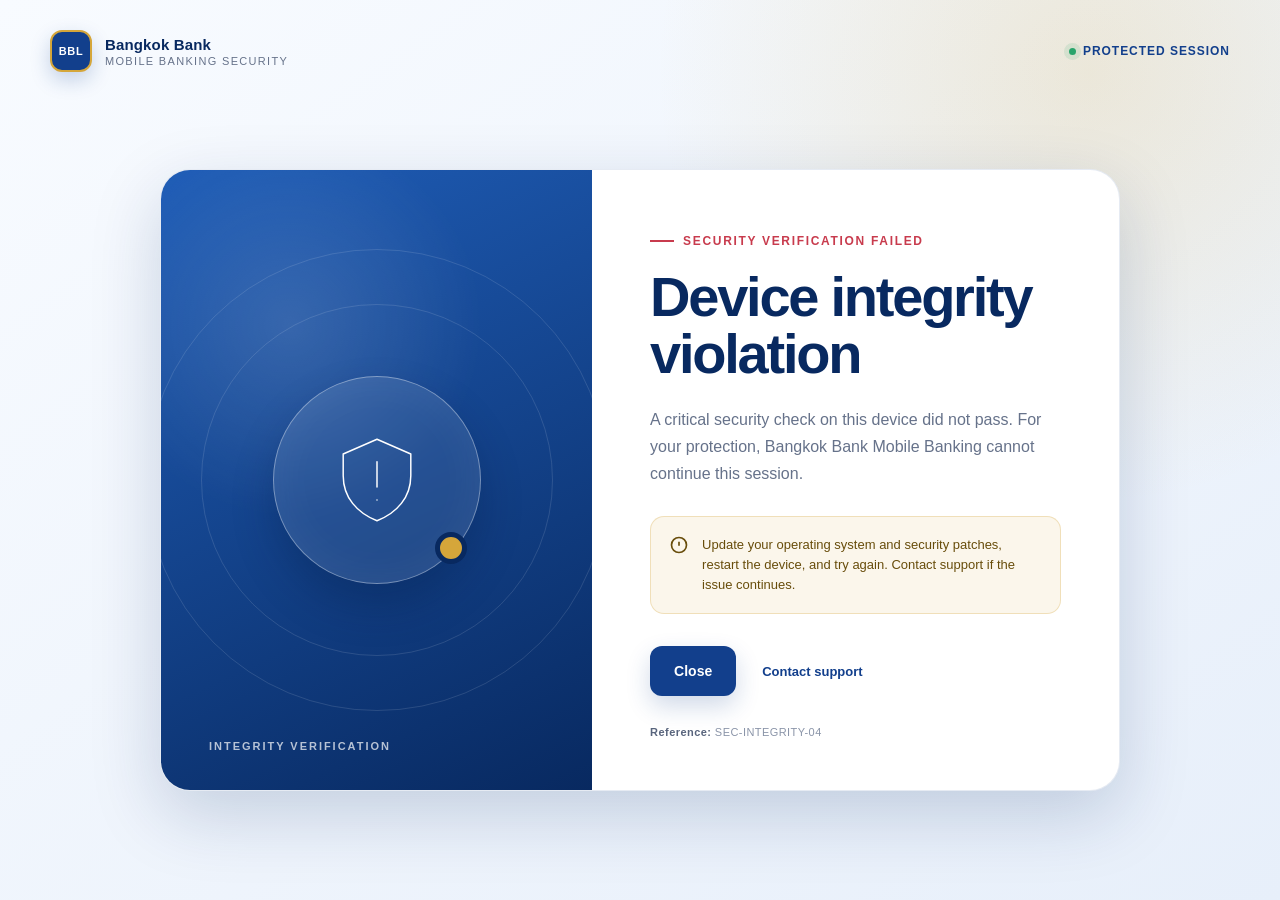
==== device-integrity.html @ a9d7eb3c "Copy BBL security alert pages Seed zimperium-maps-alert from the bbl-security-alerts repository." ====
<!doctype html>
<html lang="en">
<head>
  <meta charset="utf-8">
  <meta name="viewport" content="width=device-width, initial-scale=1">
  <meta name="theme-color" content="#123f8c">
  <title>Device Integrity Violation | Bangkok Bank</title>
  <link rel="stylesheet" href="styles.css">
</head>
<body>
  <header class="site-header">
    <a class="brand" href="index.html" aria-label="Back to security alert previews">
      <span class="brand-mark" aria-hidden="true">BBL</span>
      <span class="brand-copy">
        <strong>Bangkok Bank</strong>
        <span>Mobile Banking Security</span>
      </span>
    </a>
    <span class="secure-label">Protected session</span>
  </header>

  <main class="alert-layout">
    <article class="alert-card" aria-labelledby="alert-title">
      <section class="visual-panel" aria-hidden="true">
        <div class="icon-orbit">
          <svg class="threat-icon" viewBox="0 0 120 120">
            <path d="M60 13l39 17v25c0 25-16 43-39 52-23-9-39-27-39-52V30l39-17z"/>
            <path d="M60 39v29M60 83h.01"/>
          </svg>
        </div>
        <span class="visual-caption">Integrity verification</span>
      </section>

      <section class="content-panel">
        <p class="eyebrow">Security verification failed</p>
        <h1 id="alert-title">Device integrity violation</h1>
        <p class="description">A critical security check on this device did not pass. For your protection, Bangkok Bank Mobile Banking cannot continue this session.</p>
        <div class="notice">
          <svg viewBox="0 0 24 24" fill="none" stroke="currentColor" stroke-width="2" aria-hidden="true">
            <circle cx="12" cy="12" r="9"/><path d="M12 8v5M12 17h.01"/>
          </svg>
          <span>Update your operating system and security patches, restart the device, and try again. Contact support if the issue continues.</span>
        </div>
        <div class="actions">
          <button class="button" type="button" onclick="window.close()">Close</button>
          <a class="support-link" href="tel:1333">Contact support</a>
        </div>
        <p class="reference"><strong>Reference:</strong> SEC-INTEGRITY-04</p>
      </section>
    </article>
  </main>
</body>
</html>
---- styles.css ----
:root {
  --bbl-blue: #123f8c;
  --bbl-deep-blue: #082960;
  --bbl-bright-blue: #1f5db7;
  --bbl-gold: #d5a63a;
  --ink: #14213a;
  --muted: #66728a;
  --danger: #c83b4d;
  --surface: #ffffff;
  --line: #dfe5ef;
  --shadow: 0 24px 70px rgba(8, 41, 96, 0.18);
}

* {
  box-sizing: border-box;
}

html {
  min-height: 100%;
  background: #edf3fb;
}

body {
  min-height: 100vh;
  margin: 0;
  color: var(--ink);
  font-family: Inter, "Noto Sans Thai", "Helvetica Neue", Arial, sans-serif;
  background:
    radial-gradient(circle at 85% 8%, rgba(213, 166, 58, 0.18), transparent 27rem),
    linear-gradient(145deg, #f8fbff 0%, #e7effa 100%);
}

body::before {
  position: fixed;
  inset: 0;
  z-index: -1;
  content: "";
  background-image:
    linear-gradient(rgba(18, 63, 140, 0.035) 1px, transparent 1px),
    linear-gradient(90deg, rgba(18, 63, 140, 0.035) 1px, transparent 1px);
  background-size: 28px 28px;
  mask-image: linear-gradient(to bottom, black, transparent 72%);
}

a {
  color: inherit;
}

.site-header {
  display: flex;
  align-items: center;
  justify-content: space-between;
  width: min(1180px, calc(100% - 40px));
  margin: 0 auto;
  padding: 30px 0;
}

.brand {
  display: inline-flex;
  align-items: center;
  gap: 13px;
  color: var(--bbl-deep-blue);
  text-decoration: none;
}

.brand-mark {
  display: grid;
  width: 42px;
  height: 42px;
  place-items: center;
  color: white;
  font-size: 11px;
  font-weight: 800;
  letter-spacing: 0.06em;
  border: 2px solid var(--bbl-gold);
  border-radius: 12px;
  background: var(--bbl-blue);
  box-shadow: 0 8px 20px rgba(18, 63, 140, 0.22);
}

.brand-copy strong,
.brand-copy span {
  display: block;
}

.brand-copy strong {
  font-size: 15px;
  letter-spacing: 0.01em;
}

.brand-copy span {
  margin-top: 2px;
  color: var(--muted);
  font-size: 11px;
  letter-spacing: 0.12em;
  text-transform: uppercase;
}

.secure-label {
  display: inline-flex;
  align-items: center;
  gap: 7px;
  color: var(--bbl-blue);
  font-size: 12px;
  font-weight: 700;
  letter-spacing: 0.08em;
  text-transform: uppercase;
}

.secure-label::before {
  width: 7px;
  height: 7px;
  content: "";
  border-radius: 50%;
  background: #28a46b;
  box-shadow: 0 0 0 5px rgba(40, 164, 107, 0.12);
}

.alert-layout {
  display: grid;
  min-height: calc(100vh - 112px);
  width: min(1180px, calc(100% - 40px));
  margin: 0 auto;
  padding: 40px 0 72px;
  place-items: center;
}

.alert-card {
  position: relative;
  display: grid;
  grid-template-columns: minmax(280px, 0.9fr) minmax(340px, 1.1fr);
  width: min(960px, 100%);
  overflow: hidden;
  border: 1px solid rgba(18, 63, 140, 0.1);
  border-radius: 30px;
  background: var(--surface);
  box-shadow: var(--shadow);
}

.visual-panel {
  position: relative;
  display: grid;
  min-height: 540px;
  padding: 48px;
  overflow: hidden;
  place-items: center;
  color: white;
  background:
    radial-gradient(circle at 30% 25%, rgba(255, 255, 255, 0.13), transparent 12rem),
    linear-gradient(155deg, var(--bbl-bright-blue), var(--bbl-deep-blue));
}

.visual-panel::before,
.visual-panel::after {
  position: absolute;
  content: "";
  border: 1px solid rgba(255, 255, 255, 0.12);
  border-radius: 50%;
}

.visual-panel::before {
  width: 350px;
  height: 350px;
}

.visual-panel::after {
  width: 460px;
  height: 460px;
}

.icon-orbit {
  position: relative;
  z-index: 1;
  display: grid;
  width: 208px;
  height: 208px;
  place-items: center;
  border: 1px solid rgba(255, 255, 255, 0.38);
  border-radius: 50%;
  background: rgba(255, 255, 255, 0.08);
  box-shadow:
    inset 0 0 50px rgba(255, 255, 255, 0.06),
    0 22px 40px rgba(2, 25, 66, 0.28);
  backdrop-filter: blur(8px);
}

.icon-orbit::after {
  position: absolute;
  right: 13px;
  bottom: 19px;
  width: 22px;
  height: 22px;
  content: "";
  border: 5px solid var(--bbl-deep-blue);
  border-radius: 50%;
  background: var(--bbl-gold);
}

.threat-icon {
  width: 104px;
  height: 104px;
  stroke: currentColor;
  stroke-width: 1.7;
  stroke-linecap: round;
  stroke-linejoin: round;
  fill: none;
}

.visual-caption {
  position: absolute;
  bottom: 38px;
  left: 48px;
  z-index: 1;
  color: rgba(255, 255, 255, 0.7);
  font-size: 11px;
  font-weight: 700;
  letter-spacing: 0.18em;
  text-transform: uppercase;
}

.content-panel {
  display: flex;
  min-height: 540px;
  padding: 64px 58px 52px;
  flex-direction: column;
  justify-content: center;
}

.eyebrow {
  display: inline-flex;
  align-items: center;
  gap: 9px;
  margin: 0 0 20px;
  color: var(--danger);
  font-size: 12px;
  font-weight: 800;
  letter-spacing: 0.14em;
  text-transform: uppercase;
}

.eyebrow::before {
  width: 24px;
  height: 2px;
  content: "";
  background: var(--danger);
}

h1 {
  max-width: 520px;
  margin: 0;
  color: var(--bbl-deep-blue);
  font-size: clamp(36px, 5vw, 56px);
  line-height: 1.02;
  letter-spacing: -0.04em;
}

.description {
  max-width: 520px;
  margin: 24px 0 0;
  color: var(--muted);
  font-size: 16px;
  line-height: 1.7;
}

.notice {
  display: flex;
  gap: 13px;
  margin-top: 28px;
  padding: 18px;
  color: #684d0b;
  font-size: 13px;
  line-height: 1.55;
  border: 1px solid rgba(213, 166, 58, 0.28);
  border-radius: 14px;
  background: rgba(213, 166, 58, 0.1);
}

.notice svg {
  width: 20px;
  min-width: 20px;
  height: 20px;
}

.actions {
  display: flex;
  align-items: center;
  gap: 14px;
  margin-top: 32px;
}

.button {
  display: inline-flex;
  min-height: 50px;
  padding: 0 24px;
  align-items: center;
  justify-content: center;
  border: 0;
  border-radius: 12px;
  color: white;
  font: inherit;
  font-size: 14px;
  font-weight: 750;
  text-decoration: none;
  background: var(--bbl-blue);
  box-shadow: 0 10px 24px rgba(18, 63, 140, 0.2);
  cursor: pointer;
  transition: transform 160ms ease, box-shadow 160ms ease;
}

.button:hover {
  transform: translateY(-2px);
  box-shadow: 0 14px 28px rgba(18, 63, 140, 0.27);
}

.support-link {
  padding: 12px;
  color: var(--bbl-blue);
  font-size: 13px;
  font-weight: 700;
  text-decoration: none;
}

.support-link:hover {
  text-decoration: underline;
}

.reference {
  margin: 30px 0 0;
  color: #8a94a8;
  font-size: 11px;
  letter-spacing: 0.04em;
}

.reference strong {
  color: #59657d;
}

.gallery-main {
  width: min(1180px, calc(100% - 40px));
  margin: 0 auto;
  padding: 60px 0 90px;
}

.gallery-heading {
  max-width: 720px;
}

.gallery-heading h1 {
  max-width: none;
}

.gallery-heading p {
  margin-top: 22px;
  color: var(--muted);
  font-size: 17px;
  line-height: 1.65;
}

.gallery-grid {
  display: grid;
  grid-template-columns: repeat(2, 1fr);
  gap: 22px;
  margin-top: 46px;
}

.gallery-card {
  position: relative;
  display: flex;
  min-height: 245px;
  padding: 30px;
  overflow: hidden;
  flex-direction: column;
  border: 1px solid rgba(18, 63, 140, 0.1);
  border-radius: 22px;
  text-decoration: none;
  background: white;
  box-shadow: 0 14px 35px rgba(8, 41, 96, 0.08);
  transition: transform 180ms ease, box-shadow 180ms ease;
}

.gallery-card:hover {
  transform: translateY(-4px);
  box-shadow: 0 20px 42px rgba(8, 41, 96, 0.14);
}

.gallery-card .small-icon {
  display: grid;
  width: 64px;
  height: 64px;
  place-items: center;
  color: white;
  border-radius: 18px;
  background: linear-gradient(145deg, var(--bbl-bright-blue), var(--bbl-deep-blue));
}

.gallery-card .small-icon svg {
  width: 34px;
  height: 34px;
  stroke: currentColor;
  stroke-width: 1.8;
  fill: none;
  stroke-linecap: round;
  stroke-linejoin: round;
}

.gallery-card h2 {
  margin: 24px 0 8px;
  color: var(--bbl-deep-blue);
  font-size: 22px;
}

.gallery-card p {
  margin: 0;
  color: var(--muted);
  font-size: 14px;
  line-height: 1.55;
}

.gallery-card .arrow {
  position: absolute;
  top: 30px;
  right: 30px;
  color: var(--bbl-gold);
  font-size: 24px;
}

@media (max-width: 760px) {
  .site-header {
    width: min(100% - 28px, 1180px);
    padding: 20px 0;
  }

  .secure-label {
    display: none;
  }

  .alert-layout {
    width: min(100% - 28px, 1180px);
    padding: 12px 0 40px;
  }

  .alert-card {
    grid-template-columns: 1fr;
    border-radius: 22px;
  }

  .visual-panel {
    min-height: 275px;
    padding: 30px;
  }

  .icon-orbit {
    width: 150px;
    height: 150px;
  }

  .threat-icon {
    width: 76px;
    height: 76px;
  }

  .visual-caption {
    bottom: 22px;
    left: 28px;
  }

  .content-panel {
    min-height: auto;
    padding: 40px 28px 34px;
  }

  h1 {
    font-size: 38px;
  }

  .actions {
    align-items: stretch;
    flex-direction: column;
  }

  .gallery-main {
    width: min(100% - 28px, 1180px);
    padding: 36px 0 60px;
  }

  .gallery-grid {
    grid-template-columns: 1fr;
  }
}
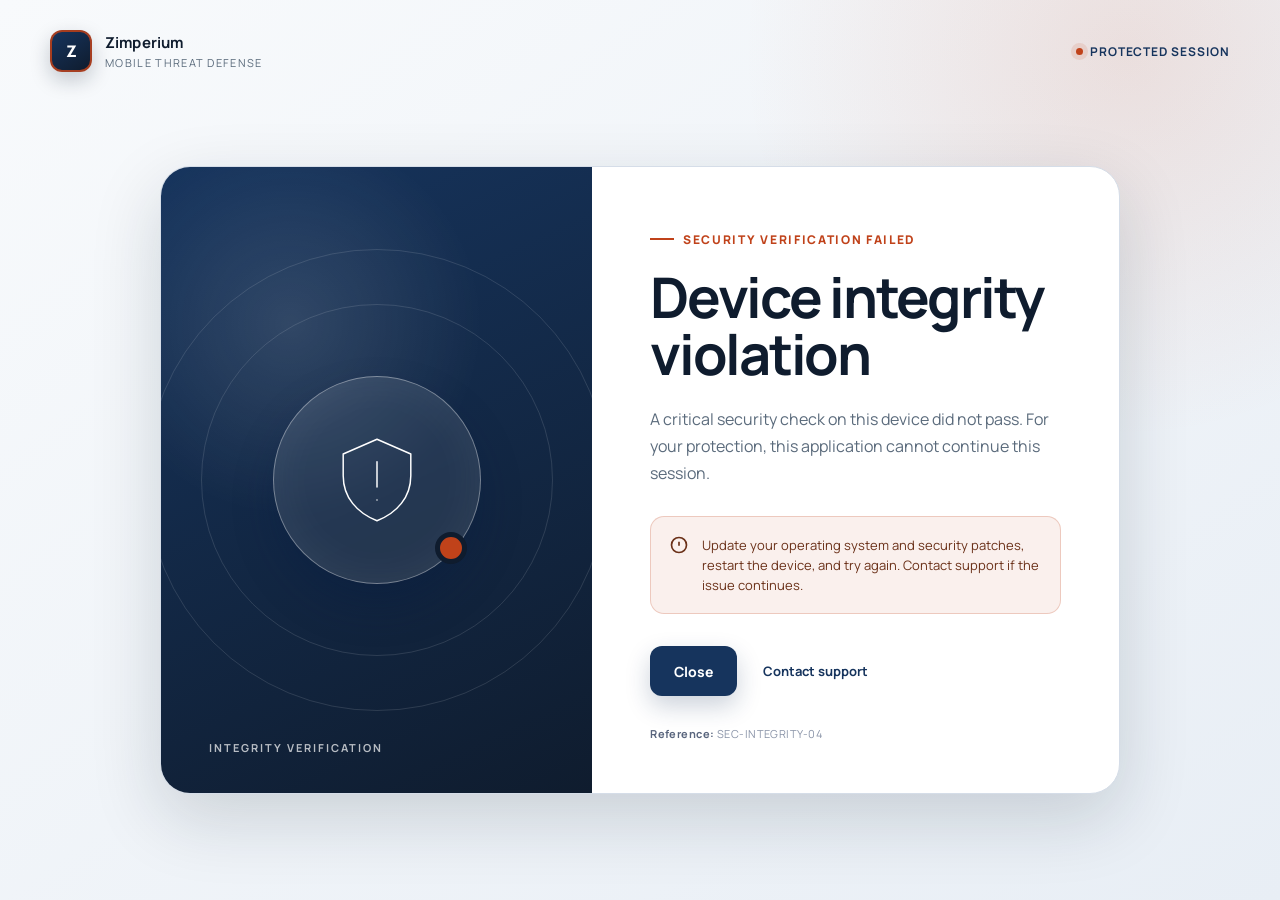
==== commit 95ada77f: "Rebrand alerts to Zimperium Replace BBL colors and bank-specific copy with generic Zimperium brandin" ====
--- a/device-integrity.html
+++ b/device-integrity.html
@@ -3,17 +3,20 @@
 <head>
   <meta charset="utf-8">
   <meta name="viewport" content="width=device-width, initial-scale=1">
-  <meta name="theme-color" content="#123f8c">
-  <title>Device Integrity Violation | Bangkok Bank</title>
+  <meta name="theme-color" content="#16345D">
+  <title>Device Integrity Violation | Zimperium</title>
+  <link rel="preconnect" href="https://fonts.googleapis.com">
+  <link rel="preconnect" href="https://fonts.gstatic.com" crossorigin>
+  <link href="https://fonts.googleapis.com/css2?family=Manrope:wght@500;700;800&display=swap" rel="stylesheet">
   <link rel="stylesheet" href="styles.css">
 </head>
 <body>
   <header class="site-header">
     <a class="brand" href="index.html" aria-label="Back to security alert previews">
-      <span class="brand-mark" aria-hidden="true">BBL</span>
+      <span class="brand-mark" aria-hidden="true">Z</span>
       <span class="brand-copy">
-        <strong>Bangkok Bank</strong>
-        <span>Mobile Banking Security</span>
+        <strong>Zimperium</strong>
+        <span>Mobile Threat Defense</span>
       </span>
     </a>
     <span class="secure-label">Protected session</span>
@@ -34,7 +37,7 @@
       <section class="content-panel">
         <p class="eyebrow">Security verification failed</p>
         <h1 id="alert-title">Device integrity violation</h1>
-        <p class="description">A critical security check on this device did not pass. For your protection, Bangkok Bank Mobile Banking cannot continue this session.</p>
+        <p class="description">A critical security check on this device did not pass. For your protection, this application cannot continue this session.</p>
         <div class="notice">
           <svg viewBox="0 0 24 24" fill="none" stroke="currentColor" stroke-width="2" aria-hidden="true">
             <circle cx="12" cy="12" r="9"/><path d="M12 8v5M12 17h.01"/>
@@ -43,7 +46,7 @@
         </div>
         <div class="actions">
           <button class="button" type="button" onclick="window.close()">Close</button>
-          <a class="support-link" href="tel:1333">Contact support</a>
+          <a class="support-link" href="https://www.zimperium.com/support/" target="_blank" rel="noopener">Contact support</a>
         </div>
         <p class="reference"><strong>Reference:</strong> SEC-INTEGRITY-04</p>
       </section>
--- a/styles.css
+++ b/styles.css
@@ -1,14 +1,14 @@
 :root {
-  --bbl-blue: #123f8c;
-  --bbl-deep-blue: #082960;
-  --bbl-bright-blue: #1f5db7;
-  --bbl-gold: #d5a63a;
-  --ink: #14213a;
-  --muted: #66728a;
-  --danger: #c83b4d;
+  --zim-navy: #16345d;
+  --zim-deep: #0f1c2e;
+  --zim-red: #c0421a;
+  --zim-soft: #f4f7fb;
+  --zim-border: #d5dde8;
+  --ink: #0f1c2e;
+  --muted: #5b6b7c;
+  --danger: #c0421a;
   --surface: #ffffff;
-  --line: #dfe5ef;
-  --shadow: 0 24px 70px rgba(8, 41, 96, 0.18);
+  --shadow: 0 24px 70px rgba(15, 28, 46, 0.16);
 }
 
 * {
@@ -17,17 +17,17 @@
 
 html {
   min-height: 100%;
-  background: #edf3fb;
+  background: var(--zim-soft);
 }
 
 body {
   min-height: 100vh;
   margin: 0;
   color: var(--ink);
-  font-family: Inter, "Noto Sans Thai", "Helvetica Neue", Arial, sans-serif;
+  font-family: Manrope, "Avenir Next", "Segoe UI", sans-serif;
   background:
-    radial-gradient(circle at 85% 8%, rgba(213, 166, 58, 0.18), transparent 27rem),
-    linear-gradient(145deg, #f8fbff 0%, #e7effa 100%);
+    radial-gradient(circle at 88% 6%, rgba(192, 66, 26, 0.12), transparent 24rem),
+    linear-gradient(145deg, #f8fafc 0%, #e8eef5 100%);
 }
 
 body::before {
@@ -36,8 +36,8 @@
   z-index: -1;
   content: "";
   background-image:
-    linear-gradient(rgba(18, 63, 140, 0.035) 1px, transparent 1px),
-    linear-gradient(90deg, rgba(18, 63, 140, 0.035) 1px, transparent 1px);
+    linear-gradient(rgba(22, 52, 93, 0.04) 1px, transparent 1px),
+    linear-gradient(90deg, rgba(22, 52, 93, 0.04) 1px, transparent 1px);
   background-size: 28px 28px;
   mask-image: linear-gradient(to bottom, black, transparent 72%);
 }
@@ -59,7 +59,7 @@
   display: inline-flex;
   align-items: center;
   gap: 13px;
-  color: var(--bbl-deep-blue);
+  color: var(--zim-deep);
   text-decoration: none;
 }
 
@@ -69,13 +69,13 @@
   height: 42px;
   place-items: center;
   color: white;
-  font-size: 11px;
+  font-size: 16px;
   font-weight: 800;
-  letter-spacing: 0.06em;
-  border: 2px solid var(--bbl-gold);
+  letter-spacing: -0.02em;
+  border: 2px solid rgba(192, 66, 26, 0.85);
   border-radius: 12px;
-  background: var(--bbl-blue);
-  box-shadow: 0 8px 20px rgba(18, 63, 140, 0.22);
+  background: linear-gradient(145deg, var(--zim-navy), var(--zim-deep));
+  box-shadow: 0 8px 20px rgba(15, 28, 46, 0.22);
 }
 
 .brand-copy strong,
@@ -100,7 +100,7 @@
   display: inline-flex;
   align-items: center;
   gap: 7px;
-  color: var(--bbl-blue);
+  color: var(--zim-navy);
   font-size: 12px;
   font-weight: 700;
   letter-spacing: 0.08em;
@@ -112,8 +112,8 @@
   height: 7px;
   content: "";
   border-radius: 50%;
-  background: #28a46b;
-  box-shadow: 0 0 0 5px rgba(40, 164, 107, 0.12);
+  background: var(--zim-red);
+  box-shadow: 0 0 0 5px rgba(192, 66, 26, 0.12);
 }
 
 .alert-layout {
@@ -131,7 +131,7 @@
   grid-template-columns: minmax(280px, 0.9fr) minmax(340px, 1.1fr);
   width: min(960px, 100%);
   overflow: hidden;
-  border: 1px solid rgba(18, 63, 140, 0.1);
+  border: 1px solid var(--zim-border);
   border-radius: 30px;
   background: var(--surface);
   box-shadow: var(--shadow);
@@ -146,8 +146,8 @@
   place-items: center;
   color: white;
   background:
-    radial-gradient(circle at 30% 25%, rgba(255, 255, 255, 0.13), transparent 12rem),
-    linear-gradient(155deg, var(--bbl-bright-blue), var(--bbl-deep-blue));
+    radial-gradient(circle at 30% 25%, rgba(255, 255, 255, 0.12), transparent 12rem),
+    linear-gradient(155deg, var(--zim-navy), var(--zim-deep));
 }
 
 .visual-panel::before,
@@ -191,9 +191,9 @@
   width: 22px;
   height: 22px;
   content: "";
-  border: 5px solid var(--bbl-deep-blue);
+  border: 5px solid var(--zim-deep);
   border-radius: 50%;
-  background: var(--bbl-gold);
+  background: var(--zim-red);
 }
 
 .threat-icon {
@@ -248,7 +248,7 @@
 h1 {
   max-width: 520px;
   margin: 0;
-  color: var(--bbl-deep-blue);
+  color: var(--zim-deep);
   font-size: clamp(36px, 5vw, 56px);
   line-height: 1.02;
   letter-spacing: -0.04em;
@@ -267,12 +267,12 @@
   gap: 13px;
   margin-top: 28px;
   padding: 18px;
-  color: #684d0b;
+  color: #6a3018;
   font-size: 13px;
   line-height: 1.55;
-  border: 1px solid rgba(213, 166, 58, 0.28);
+  border: 1px solid rgba(192, 66, 26, 0.22);
   border-radius: 14px;
-  background: rgba(213, 166, 58, 0.1);
+  background: rgba(192, 66, 26, 0.08);
 }
 
 .notice svg {
@@ -301,20 +301,20 @@
   font-size: 14px;
   font-weight: 750;
   text-decoration: none;
-  background: var(--bbl-blue);
-  box-shadow: 0 10px 24px rgba(18, 63, 140, 0.2);
+  background: var(--zim-navy);
+  box-shadow: 0 10px 24px rgba(22, 52, 93, 0.22);
   cursor: pointer;
   transition: transform 160ms ease, box-shadow 160ms ease;
 }
 
 .button:hover {
   transform: translateY(-2px);
-  box-shadow: 0 14px 28px rgba(18, 63, 140, 0.27);
+  box-shadow: 0 14px 28px rgba(22, 52, 93, 0.3);
 }
 
 .support-link {
   padding: 12px;
-  color: var(--bbl-blue);
+  color: var(--zim-navy);
   font-size: 13px;
   font-weight: 700;
   text-decoration: none;
@@ -370,17 +370,17 @@
   padding: 30px;
   overflow: hidden;
   flex-direction: column;
-  border: 1px solid rgba(18, 63, 140, 0.1);
+  border: 1px solid var(--zim-border);
   border-radius: 22px;
   text-decoration: none;
   background: white;
-  box-shadow: 0 14px 35px rgba(8, 41, 96, 0.08);
+  box-shadow: 0 14px 35px rgba(15, 28, 46, 0.08);
   transition: transform 180ms ease, box-shadow 180ms ease;
 }
 
 .gallery-card:hover {
   transform: translateY(-4px);
-  box-shadow: 0 20px 42px rgba(8, 41, 96, 0.14);
+  box-shadow: 0 20px 42px rgba(15, 28, 46, 0.14);
 }
 
 .gallery-card .small-icon {
@@ -390,7 +390,7 @@
   place-items: center;
   color: white;
   border-radius: 18px;
-  background: linear-gradient(145deg, var(--bbl-bright-blue), var(--bbl-deep-blue));
+  background: linear-gradient(145deg, var(--zim-navy), var(--zim-deep));
 }
 
 .gallery-card .small-icon svg {
@@ -405,7 +405,7 @@
 
 .gallery-card h2 {
   margin: 24px 0 8px;
-  color: var(--bbl-deep-blue);
+  color: var(--zim-deep);
   font-size: 22px;
 }
 
@@ -420,7 +420,7 @@
   position: absolute;
   top: 30px;
   right: 30px;
-  color: var(--bbl-gold);
+  color: var(--zim-red);
   font-size: 24px;
 }
 
